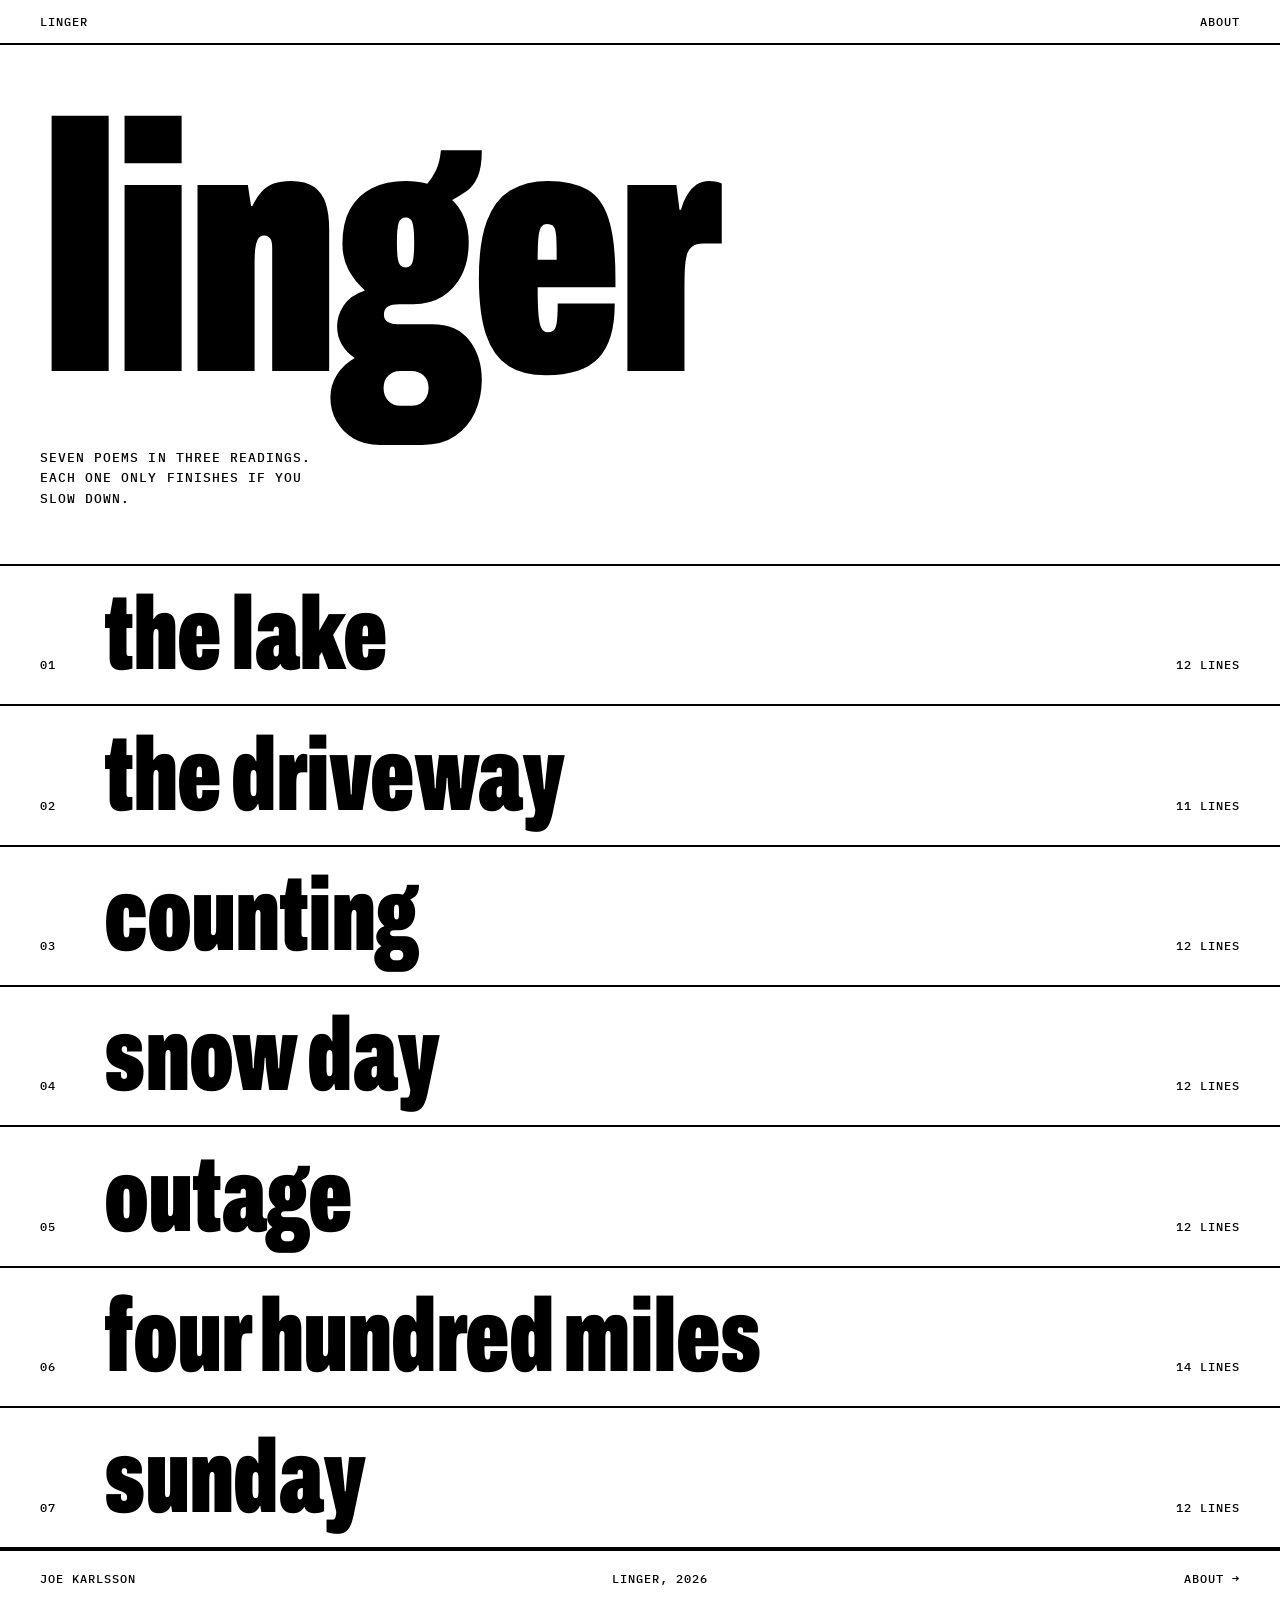
==== index.html @ 1baca1bc "feat: Add linger, a collection of poems that bloom when you slow down" ====
<!doctype html>
<html lang="en">
<head>
<meta charset="utf-8">
<meta name="viewport" content="width=device-width, initial-scale=1, viewport-fit=cover">
<title>linger</title>
<meta name="description" content="Seven poems that only finish for readers who slow down. By Joe Karlsson.">
<link rel="preconnect" href="https://fonts.googleapis.com">
<link rel="preconnect" href="https://fonts.gstatic.com" crossorigin>
<link rel="stylesheet" href="https://fonts.googleapis.com/css2?family=Archivo:wdth,wght@62..125,100..900&family=IBM+Plex+Mono:wght@400;500&display=swap">
<link rel="stylesheet" href="style.css">
</head>
<body>

<header class="bar wrap">
  <a href="index.html" class="mono">LINGER</a>
  <nav class="mono"><a href="about.html">ABOUT</a></nav>
</header>

<main>
  <section class="hero wrap">
    <h1 class="display">linger</h1>
    <p class="mono lede" id="lede">Poems in three readings. Each one only finishes if you slow down.</p>
  </section>

  <ol class="index" id="index"></ol>
</main>

<footer class="foot wrap mono">
  <a href="https://joekarlsson.com">JOE KARLSSON</a>
  <span>LINGER, 2026</span>
  <a href="about.html">ABOUT →</a>
</footer>

<script src="poems.js"></script>
<script>
const NAMES = ["", "One", "Two", "Three", "Four", "Five", "Six", "Seven", "Eight", "Nine", "Ten"];
document.getElementById("lede").textContent =
  `${NAMES[POEMS.length] || POEMS.length} poems in three readings. Each one only finishes if you slow down.`;

const list = document.getElementById("index");
POEMS.forEach((poem, i) => {
  const count = poem.stanzas.flat().length;
  const li = document.createElement("li");
  li.innerHTML = `
    <a class="row wrap" href="poem.html?p=${poem.slug}">
      <span class="mono">${String(i + 1).padStart(2, "0")}</span>
      <span class="row-title"></span>
      <span class="mono row-meta">${count} LINES</span>
    </a>`;
  li.querySelector(".row-title").textContent = poem.title;
  list.append(li);
});
</script>
</body>
</html>
---- style.css ----
/* Layout: one raw column of type on a hard grid, thick rules between sections,
   instruments in mono at the edges. Black and white only. */
:root {
  --bg: #fff;
  --fg: #000;
  --faint: rgba(0, 0, 0, 0.16);
  --muted: #5c5c5c;
  --rule: 2px solid var(--fg);
  --display: "Archivo", "Helvetica Neue", Arial, sans-serif;
  --mono: "IBM Plex Mono", ui-monospace, "SF Mono", Menlo, monospace;
}
@media (prefers-color-scheme: dark) {
  :root {
    --bg: #000;
    --fg: #fff;
    --faint: rgba(255, 255, 255, 0.2);
    --muted: #a3a3a3;
    color-scheme: dark;
  }
}

* { box-sizing: border-box; }
html { -webkit-text-size-adjust: 100%; }
body {
  margin: 0;
  background: var(--bg);
  color: var(--fg);
  font-family: var(--display);
  -webkit-font-smoothing: antialiased;
}
a { color: inherit; text-decoration: none; }
a:hover, a:focus-visible { text-decoration: underline; text-underline-offset: 0.2em; }
:focus-visible { outline: 2px solid var(--fg); outline-offset: 3px; }
::selection { background: var(--fg); color: var(--bg); }

.wrap {
  padding-left: max(16px, env(safe-area-inset-left, 0px));
  padding-right: max(16px, env(safe-area-inset-right, 0px));
}
@media (min-width: 720px) {
  .wrap { padding-left: 40px; padding-right: 40px; }
}

.mono {
  font-family: var(--mono);
  font-size: 12px;
  font-weight: 500;
  letter-spacing: 0.08em;
}

/* Top bar */
.bar {
  display: flex;
  justify-content: space-between;
  align-items: center;
  padding-block: calc(14px + env(safe-area-inset-top, 0px)) 14px;
  border-bottom: var(--rule);
}

/* Hero */
.hero {
  padding-block: 8vh 6vh;
  border-bottom: var(--rule);
}
.display {
  margin: 0;
  font-family: var(--display);
  font-weight: 900;
  font-stretch: 62%;
  font-size: clamp(6rem, 30vw, 22rem);
  line-height: 0.78;
  letter-spacing: -0.02em;
  text-wrap: balance;
}
.lede {
  margin: 3.5rem 0 0;
  max-width: 34ch;
  font-size: 13px;
  line-height: 1.6;
  text-transform: uppercase;
}

/* Poem page title: smaller than the home hero so long titles still fit */
.kicker { margin: 0 0 1.5rem; }
.title {
  font-size: clamp(3.5rem, 13vw, 11rem);
  line-height: 0.85;
}

/* Collection index: one hard-ruled row per poem, inverts on hover */
.index {
  margin: 0;
  padding: 0;
  list-style: none;
}
.row {
  display: grid;
  grid-template-columns: 3rem minmax(0, 1fr) auto;
  align-items: baseline;
  gap: 1rem;
  padding-block: 1.4rem;
  border-bottom: var(--rule);
}
.row:hover, .row:focus-visible {
  background: var(--fg);
  color: var(--bg);
  text-decoration: none;
  outline: none;
}
.row-title {
  min-width: 0;
  font-weight: 900;
  font-stretch: 62%;
  font-size: clamp(2.4rem, 9vw, 6.5rem);
  line-height: 0.9;
  letter-spacing: -0.01em;
}
.row-meta { white-space: nowrap; }
@media (max-width: 520px) {
  .row { grid-template-columns: 2.25rem minmax(0, 1fr); }
  .row-meta { grid-column: 2; }
}

/* Next poem link at the end of each poem */
.next {
  display: grid;
  gap: 0.75rem;
  padding-block: 2rem 2.5rem;
  border-top: var(--rule);
}
.next:hover, .next:focus-visible {
  background: var(--fg);
  color: var(--bg);
  text-decoration: none;
  outline: none;
}
.next-title {
  font-weight: 900;
  font-stretch: 62%;
  font-size: clamp(2.4rem, 9vw, 6.5rem);
  line-height: 0.9;
}
.next-title::after { content: " →"; }

/* Stanzas: numeral in a narrow column, lines in the wide one */
.stanza {
  display: grid;
  grid-template-columns: 1fr;
  gap: 1.5rem;
  min-height: 92vh;
  align-content: center;
  padding-block: 18vh;
  border-bottom: var(--rule);
}
@media (min-width: 720px) {
  .stanza { grid-template-columns: 6rem minmax(0, 1fr); }
  .stanza .num { padding-top: 0.9em; }
}
.lines {
  display: grid;
  gap: 0.55em;
  min-width: 0;
  font-size: clamp(1.6rem, 4.4vw, 3.1rem);
}
.line {
  margin: 0;
  max-width: 24em;
  font-weight: 500;
  font-stretch: 100%;
  line-height: 1.22;
  letter-spacing: -0.01em;
}

/* Words that wait. Hidden words keep their space and leave a blank to fill. */
.w { position: relative; }
.w[data-l] {
  color: transparent;
  transition: color 0.3s ease;
}
.w[data-l]::after {
  content: "";
  position: absolute;
  left: 0.04em;
  right: 0.04em;
  bottom: 0.08em;
  height: 1px;
  background: var(--faint);
  transition: opacity 0.3s ease;
}
.line[data-level="1"] .w[data-l="1"],
.line[data-level="2"] .w[data-l] {
  color: var(--fg);
  transition: color 1.8s ease var(--d, 0s);
}
.line[data-level="1"] .w[data-l="1"]::after,
.line[data-level="2"] .w[data-l]::after {
  opacity: 0;
  transition: opacity 1.8s ease var(--d, 0s);
}

.end {
  margin: 0;
  padding-block: 20vh;
  color: var(--muted);
}

/* Footer */
.foot {
  display: flex;
  flex-wrap: wrap;
  justify-content: space-between;
  gap: 12px 24px;
  padding-block: 20px calc(64px + env(safe-area-inset-bottom, 0px));
  border-top: var(--rule);
}

/* Speed meter and the one-time whisper */
.meter {
  position: fixed;
  right: max(16px, env(safe-area-inset-right, 0px));
  bottom: calc(14px + env(safe-area-inset-bottom, 0px));
  padding: 6px 9px;
  background: var(--bg);
  border: 1px solid var(--fg);
  font-size: 11px;
  font-variant-numeric: tabular-nums;
}
.whisper {
  position: fixed;
  left: 50%;
  bottom: calc(18vh + env(safe-area-inset-bottom, 0px));
  transform: translateX(-50%);
  font-size: 14px;
  letter-spacing: 0.2em;
  opacity: 0;
  pointer-events: none;
  transition: opacity 1.2s ease;
}
.whisper.on { opacity: 1; transition-duration: 0.4s; }

/* About page */
.about {
  display: grid;
  grid-template-columns: 1fr;
  gap: 1rem;
  padding-block: 7vh;
  border-bottom: var(--rule);
}
@media (min-width: 720px) {
  .about { grid-template-columns: 12rem minmax(0, 1fr); gap: 2rem; }
  .about .label { padding-top: 0.35em; }
}
.prose {
  min-width: 0;
  max-width: 62ch;
  font-size: 1.15rem;
  line-height: 1.6;
  font-weight: 400;
}
.prose p { margin: 0 0 1.1em; }
.prose p:last-child { margin-bottom: 0; }
.readings {
  margin: 0;
  padding: 0;
  list-style: none;
  display: grid;
  gap: 1.1rem;
}
.readings li {
  display: grid;
  grid-template-columns: 6rem minmax(0, 1fr);
  gap: 1rem;
  padding-top: 1.1rem;
  border-top: 1px solid var(--fg);
}
.readings li:first-child { padding-top: 0; border-top: 0; }
.readings .mono { padding-top: 0.3em; }
.sample { color: var(--muted); font-style: normal; }

@media (prefers-reduced-motion: reduce) {
  .w[data-l], .w[data-l]::after,
  .line[data-level] .w[data-l], .line[data-level] .w[data-l]::after,
  .whisper { transition-duration: 0.01s !important; }
}
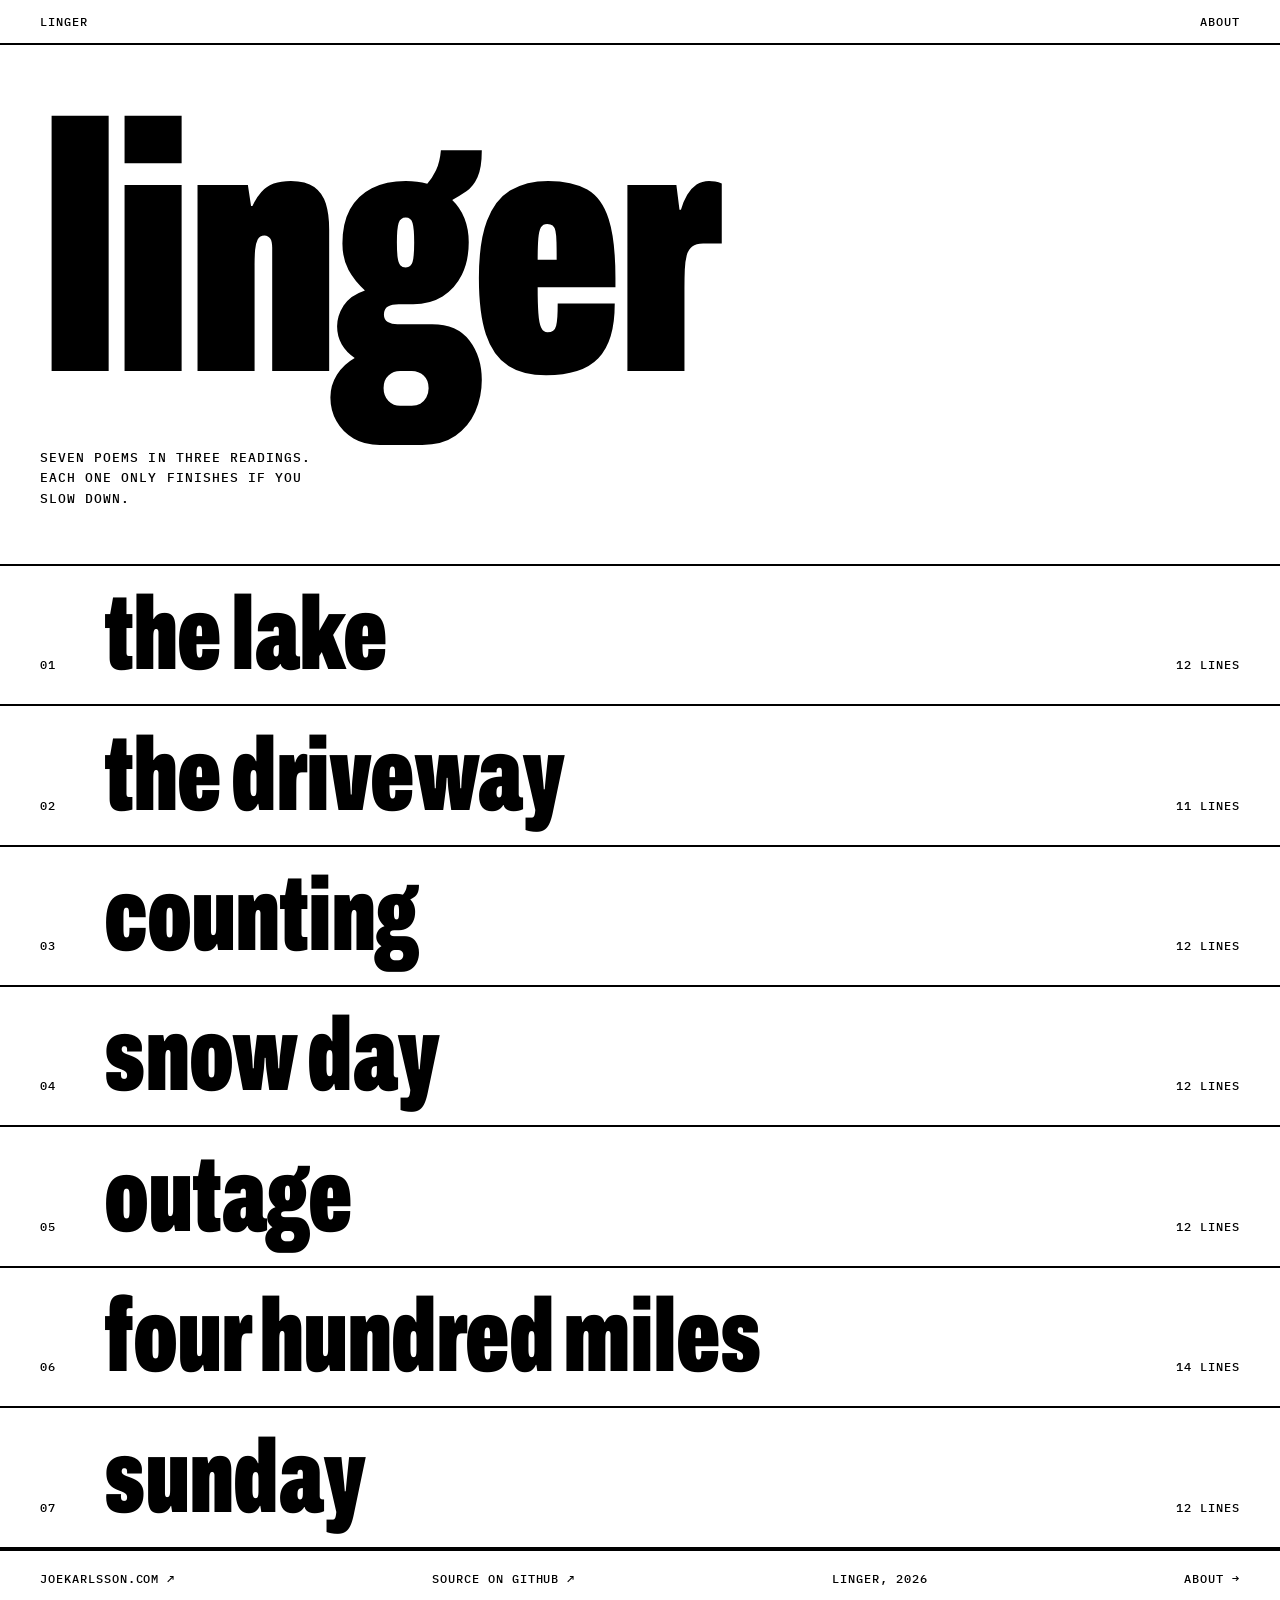
==== commit dc4ba0bb: "feat: Link website and GitHub source in the footer" ====
--- a/index.html
+++ b/index.html
@@ -27,7 +27,8 @@
 </main>
 
 <footer class="foot wrap mono">
-  <a href="https://joekarlsson.com">JOE KARLSSON</a>
+  <a href="https://joekarlsson.com">JOEKARLSSON.COM ↗</a>
+  <a href="https://github.com/JoeKarlsson/linger">SOURCE ON GITHUB ↗</a>
   <span>LINGER, 2026</span>
   <a href="about.html">ABOUT →</a>
 </footer>
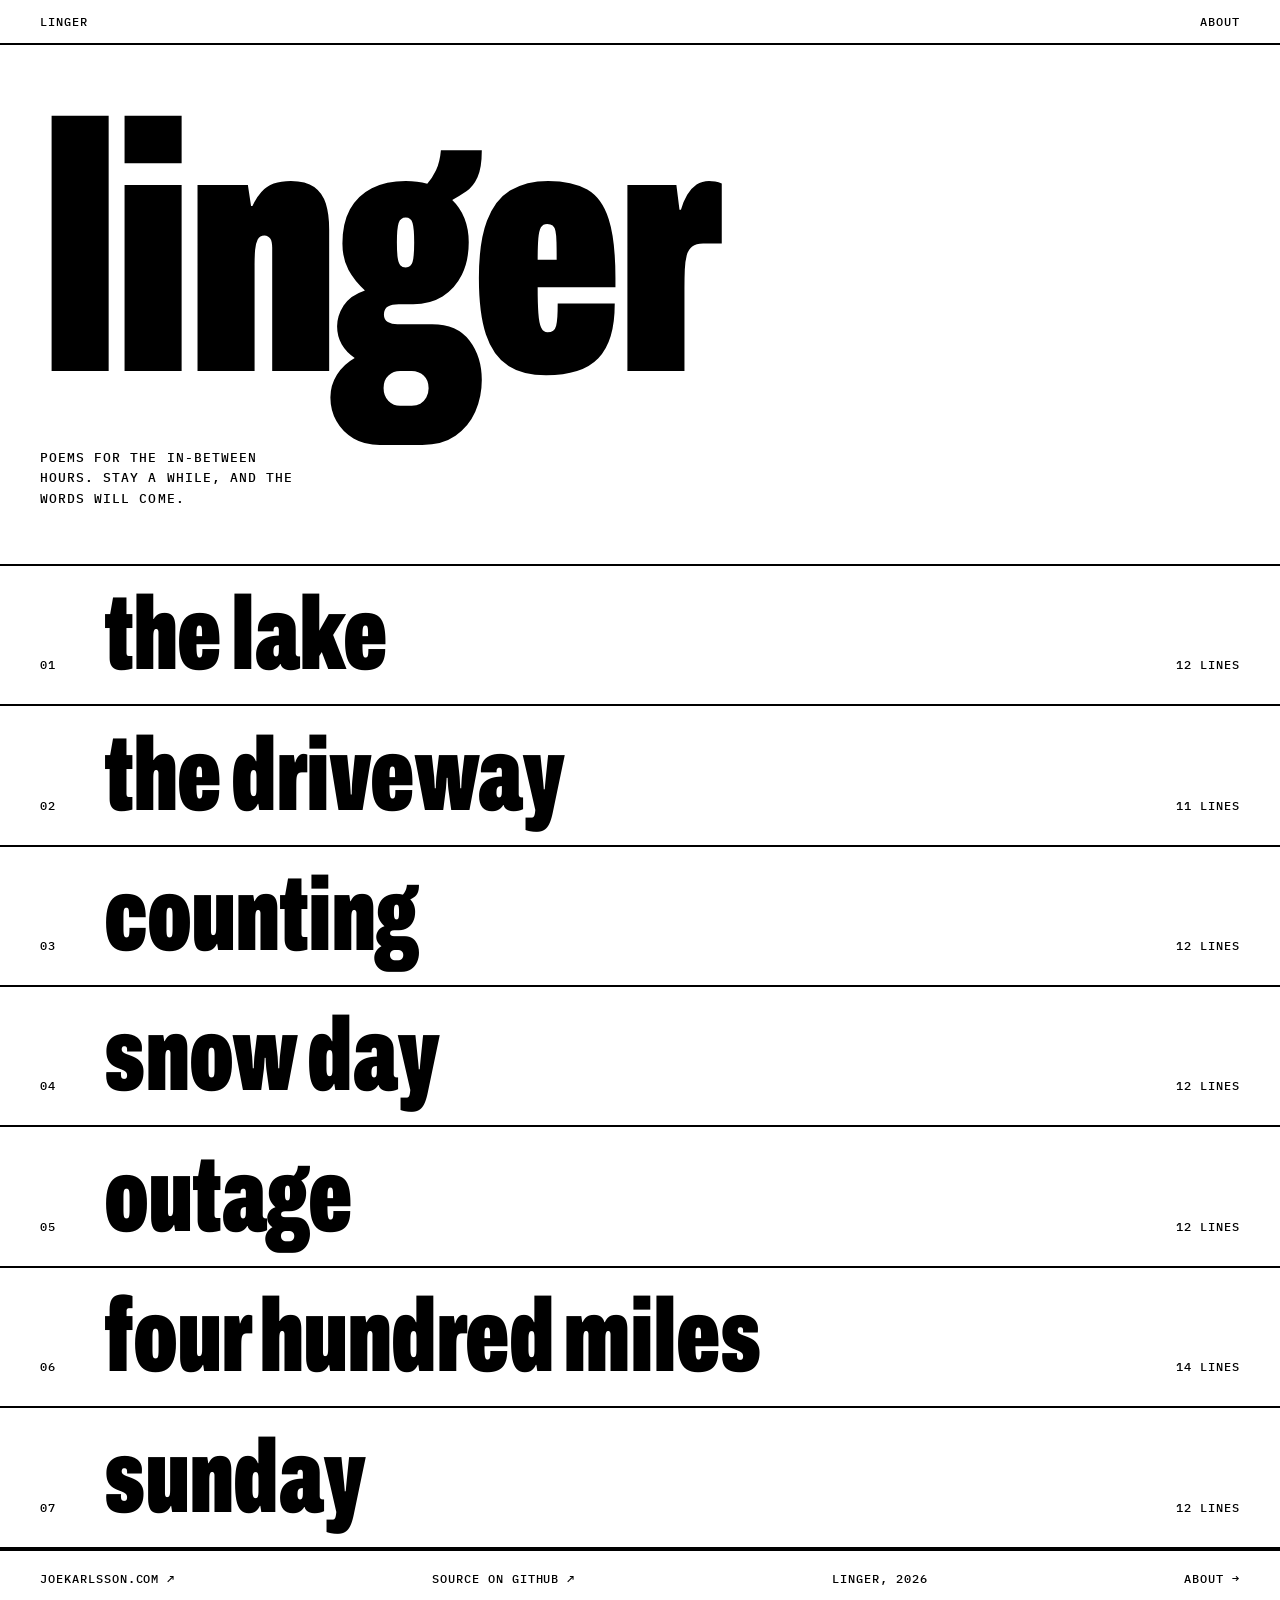
==== commit 84fc25b7: "feat: Soften the tagline and README" ====
--- a/index.html
+++ b/index.html
@@ -4,7 +4,16 @@
 <meta charset="utf-8">
 <meta name="viewport" content="width=device-width, initial-scale=1, viewport-fit=cover">
 <title>linger</title>
-<meta name="description" content="Seven poems that only finish for readers who slow down. By Joe Karlsson.">
+<meta name="description" content="Poems for the in-between hours. Stay a while, and the words will come. By Joe Karlsson.">
+<link rel="icon" href="favicon.svg" type="image/svg+xml">
+<link rel="apple-touch-icon" href="apple-touch-icon.png">
+<meta property="og:type" content="website">
+<meta property="og:title" content="linger">
+<meta property="og:description" content="Poems for the in-between hours. Stay a while, and the words will come. By Joe Karlsson.">
+<meta property="og:image" content="https://linger.joekarlsson.com/og.png">
+<meta property="og:image:width" content="1200">
+<meta property="og:image:height" content="630">
+<meta name="twitter:card" content="summary_large_image">
 <link rel="preconnect" href="https://fonts.googleapis.com">
 <link rel="preconnect" href="https://fonts.gstatic.com" crossorigin>
 <link rel="stylesheet" href="https://fonts.googleapis.com/css2?family=Archivo:wdth,wght@62..125,100..900&family=IBM+Plex+Mono:wght@400;500&display=swap">
@@ -20,7 +29,7 @@
 <main>
   <section class="hero wrap">
     <h1 class="display">linger</h1>
-    <p class="mono lede" id="lede">Poems in three readings. Each one only finishes if you slow down.</p>
+    <p class="mono lede" id="lede">Poems for the in-between hours. Stay a while, and the words will come.</p>
   </section>
 
   <ol class="index" id="index"></ol>
@@ -35,10 +44,6 @@
 
 <script src="poems.js"></script>
 <script>
-const NAMES = ["", "One", "Two", "Three", "Four", "Five", "Six", "Seven", "Eight", "Nine", "Ten"];
-document.getElementById("lede").textContent =
-  `${NAMES[POEMS.length] || POEMS.length} poems in three readings. Each one only finishes if you slow down.`;
-
 const list = document.getElementById("index");
 POEMS.forEach((poem, i) => {
   const count = poem.stanzas.flat().length;
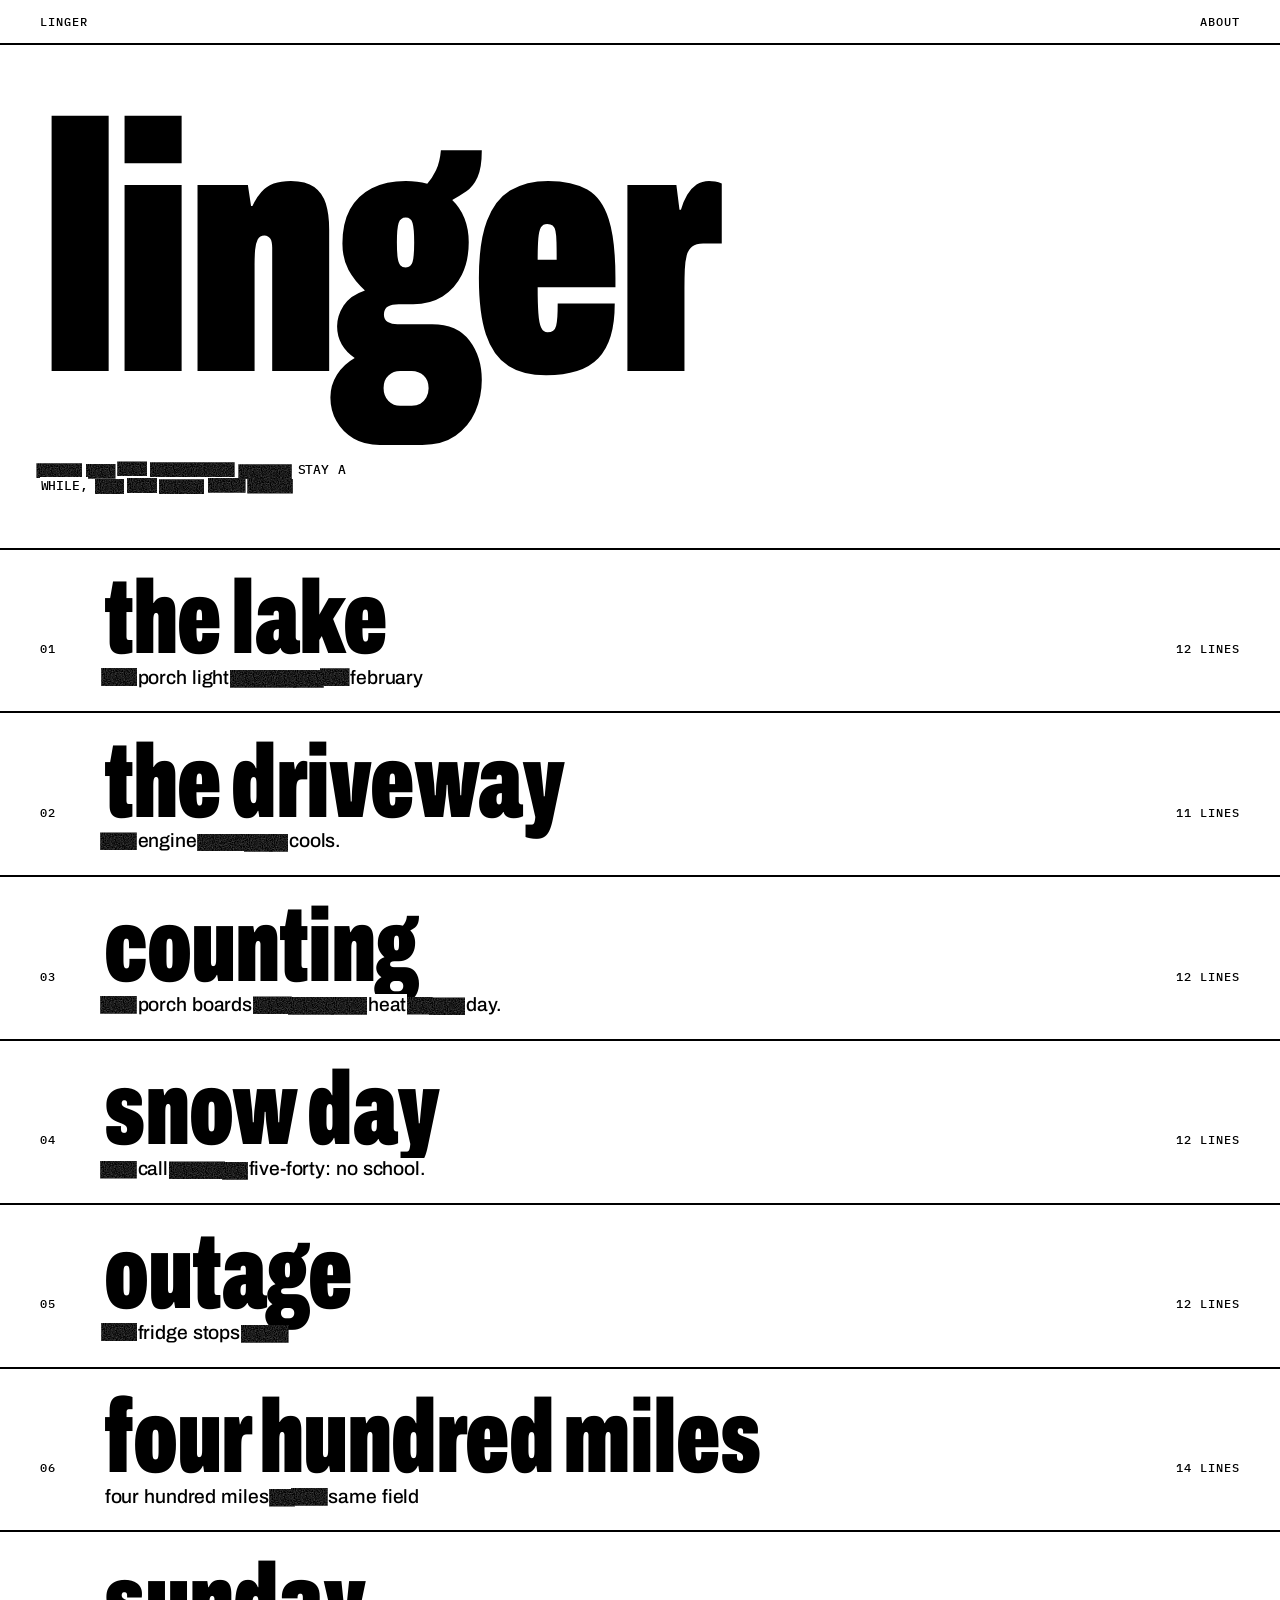
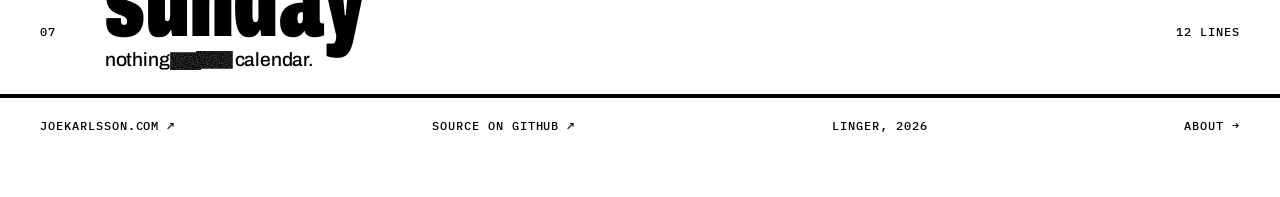
==== commit b17e850f: "feat: Words that wait sit under grainy stop-motion marker, and the home page, social card and favico" ====
--- a/index.html
+++ b/index.html
@@ -18,6 +18,7 @@
 <link rel="preconnect" href="https://fonts.gstatic.com" crossorigin>
 <link rel="stylesheet" href="https://fonts.googleapis.com/css2?family=Archivo:wdth,wght@62..125,100..900&family=IBM+Plex+Mono:wght@400;500&display=swap">
 <link rel="stylesheet" href="style.css">
+<script src="/analytics.js" defer></script>
 </head>
 <body>
 
@@ -29,7 +30,7 @@
 <main>
   <section class="hero wrap">
     <h1 class="display">linger</h1>
-    <p class="mono lede" id="lede">Poems for the in-between hours. Stay a while, and the words will come.</p>
+    <p class="mono lede" id="lede" data-words="~Poems ~for ~the ~in-between ~hours. Stay a while, ^and ^the ^words ^will ^come.">Poems for the in-between hours. Stay a while, and the words will come.</p>
   </section>
 
   <ol class="index" id="index"></ol>
@@ -43,6 +44,7 @@
 </footer>
 
 <script src="poems.js"></script>
+<script src="marker.js"></script>
 <script>
 const list = document.getElementById("index");
 POEMS.forEach((poem, i) => {
@@ -51,12 +53,27 @@
   li.innerHTML = `
     <a class="row wrap" href="poem.html?p=${poem.slug}">
       <span class="mono">${String(i + 1).padStart(2, "0")}</span>
-      <span class="row-title"></span>
+      <span><span class="row-title"></span><span class="row-first"></span></span>
       <span class="mono row-meta">${count} LINES</span>
     </a>`;
   li.querySelector(".row-title").textContent = poem.title;
+  buildMarkedLine(li.querySelector(".row-first"), poem.stanzas[0][0]);
   list.append(li);
 });
+
+// The lede uncovers itself while the reader holds still, and covers up again on a scroll.
+const lede = document.getElementById("lede");
+let ledeTimers = [];
+function uncoverLede() {
+  ledeTimers.forEach(clearTimeout);
+  lede.dataset.level = "0";
+  ledeTimers = [
+    setTimeout(() => (lede.dataset.level = "1"), 1200),
+    setTimeout(() => (lede.dataset.level = "2"), 3600),
+  ];
+}
+addEventListener("scroll", uncoverLede, { passive: true });
+uncoverLede();
 </script>
 </body>
 </html>
--- a/style.css
+++ b/style.css
@@ -3,7 +3,8 @@
 :root {
   --bg: #fff;
   --fg: #000;
-  --faint: rgba(0, 0, 0, 0.16);
+  /* light speckle that wears through the black marker */
+  --grain: url("data:image/svg+xml,%3Csvg xmlns='http://www.w3.org/2000/svg' width='160' height='160'%3E%3Cfilter id='n'%3E%3CfeTurbulence type='fractalNoise' baseFrequency='.9' numOctaves='2' stitchTiles='stitch'/%3E%3CfeColorMatrix values='0 0 0 0 1 0 0 0 0 1 0 0 0 0 1 0 0 0 .45 -.12'/%3E%3C/filter%3E%3Crect width='100%25' height='100%25' filter='url(%23n)'/%3E%3C/svg%3E");
   --muted: #5c5c5c;
   --rule: 2px solid var(--fg);
   --display: "Archivo", "Helvetica Neue", Arial, sans-serif;
@@ -13,7 +14,7 @@
   :root {
     --bg: #000;
     --fg: #fff;
-    --faint: rgba(255, 255, 255, 0.2);
+    --grain: url("data:image/svg+xml,%3Csvg xmlns='http://www.w3.org/2000/svg' width='160' height='160'%3E%3Cfilter id='n'%3E%3CfeTurbulence type='fractalNoise' baseFrequency='.9' numOctaves='2' stitchTiles='stitch'/%3E%3CfeColorMatrix values='0 0 0 0 0 0 0 0 0 0 0 0 0 0 0 0 0 0 .45 -.12'/%3E%3C/filter%3E%3Crect width='100%25' height='100%25' filter='url(%23n)'/%3E%3C/svg%3E");
     --muted: #a3a3a3;
     color-scheme: dark;
   }
@@ -71,9 +72,10 @@
   line-height: 0.78;
   letter-spacing: -0.02em;
   text-wrap: balance;
+  padding-bottom: 0.2em; /* line-height .78 lets the g's descender reach into the lede */
 }
 .lede {
-  margin: 3.5rem 0 0;
+  margin: 2rem 0 0;
   max-width: 34ch;
   font-size: 13px;
   line-height: 1.6;
@@ -102,6 +104,8 @@
   border-bottom: var(--rule);
 }
 .row:hover, .row:focus-visible {
+  --surface: var(--fg);
+  --ink: var(--bg);
   background: var(--fg);
   color: var(--bg);
   text-decoration: none;
@@ -116,6 +120,19 @@
   letter-spacing: -0.01em;
 }
 .row-meta { white-space: nowrap; }
+.row-first {
+  display: block;
+  margin-top: 0.7rem;
+  font-size: clamp(0.95rem, 1.6vw, 1.2rem);
+  font-weight: 500;
+  font-stretch: 100%;
+  line-height: 1.35;
+}
+.row:hover .w[data-l], .row:focus-visible .w[data-l] { color: inherit; transition: color 0s linear var(--d, 0s); }
+.row:hover .w[data-l]::before, .row:focus-visible .w[data-l]::before {
+  clip-path: inset(0 0 0 100%);
+  transition: clip-path 0.6s steps(6, end) var(--d, 0s);
+}
 @media (max-width: 520px) {
   .row { grid-template-columns: 2.25rem minmax(0, 1fr); }
   .row-meta { grid-column: 2; }
@@ -171,31 +188,44 @@
   letter-spacing: -0.01em;
 }
 
-/* Words that wait. Hidden words keep their space and leave a blank to fill. */
-.w { position: relative; }
+/* Words that wait sit under grainy marker. Each bar overhangs its word so neighbors
+   join into one stroke; visible words carry the page color so bars stop at their edges.
+   Reveals wipe off in frames (steps), like stop motion, instead of fading. */
+.w {
+  position: relative;
+  z-index: 1;
+  padding: 0 0.04em;
+  background: var(--surface, var(--bg));
+}
 .w[data-l] {
+  z-index: auto;
+  background: none;
   color: transparent;
-  transition: color 0.3s ease;
-}
-.w[data-l]::after {
+  transition: color 0s linear 0.3s;
+}
+.w[data-l]::before {
   content: "";
   position: absolute;
-  left: 0.04em;
-  right: 0.04em;
-  bottom: 0.08em;
-  height: 1px;
-  background: var(--faint);
-  transition: opacity 0.3s ease;
+  z-index: 0;
+  left: -0.2em;
+  right: -0.2em;
+  top: calc(0.14em + var(--oy, 0em));
+  bottom: calc(0.02em - var(--oy, 0em));
+  background: var(--ink, var(--fg)) var(--grain);
+  transform: translate(var(--jx, 0px), var(--jy, 0px));
+  clip-path: inset(0);
+  pointer-events: none;
+  transition: clip-path 0.3s steps(4, end);
 }
 .line[data-level="1"] .w[data-l="1"],
 .line[data-level="2"] .w[data-l] {
-  color: var(--fg);
-  transition: color 1.8s ease var(--d, 0s);
-}
-.line[data-level="1"] .w[data-l="1"]::after,
-.line[data-level="2"] .w[data-l]::after {
-  opacity: 0;
-  transition: opacity 1.8s ease var(--d, 0s);
+  color: inherit;
+  transition: color 0s linear var(--d, 0s);
+}
+.line[data-level="1"] .w[data-l="1"]::before,
+.line[data-level="2"] .w[data-l]::before {
+  clip-path: inset(0 0 0 100%);
+  transition: clip-path 0.6s steps(6, end) var(--d, 0s);
 }
 
 .end {
@@ -278,7 +308,8 @@
 .sample { color: var(--muted); font-style: normal; }
 
 @media (prefers-reduced-motion: reduce) {
-  .w[data-l], .w[data-l]::after,
-  .line[data-level] .w[data-l], .line[data-level] .w[data-l]::after,
-  .whisper { transition-duration: 0.01s !important; }
-}
+  .w[data-l], .w[data-l]::before,
+  .line[data-level] .w[data-l], .line[data-level] .w[data-l]::before,
+  .row .w[data-l], .row .w[data-l]::before,
+  .whisper { transition-duration: 0.01s !important; transition-delay: 0s !important; }
+}
